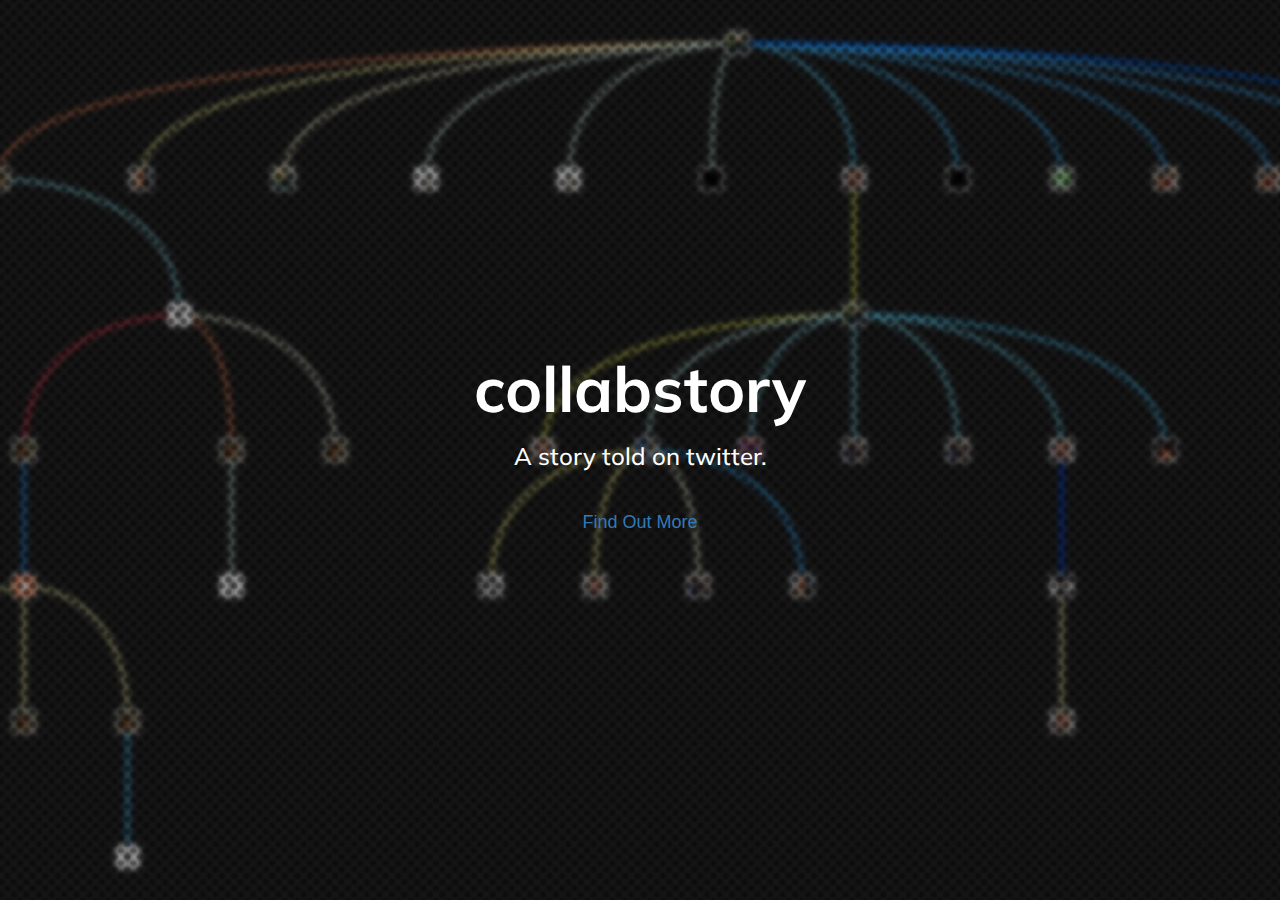
==== collabstory/index.html @ cec236fd "collabstory website folder" ====
<!doctype html>
<!--[if lt IE 7]>      <html class="no-js lt-ie9 lt-ie8 lt-ie7" lang=""> <![endif]-->
<!--[if IE 7]>         <html class="no-js lt-ie9 lt-ie8" lang=""> <![endif]-->
<!--[if IE 8]>         <html class="no-js lt-ie9" lang=""> <![endif]-->
<!--[if gt IE 8]><!--> <html class="no-js" lang=""> <!--<![endif]-->
    <head>
        <meta charset="utf-8">
        <meta http-equiv="X-UA-Compatible" content="IE=edge,chrome=1">
        <title></title>
        <meta name="description" content="">
        <meta name="viewport" content="width=device-width, initial-scale=1">

        <link rel="stylesheet" href="css/bootstrap.min.css">
        <link rel="stylesheet" href="css/main.css">

        <link href='http://fonts.googleapis.com/css?family=Muli' rel='stylesheet' type='text/css'>

        <!--[if lt IE 9]>
            <script src="//html5shiv.googlecode.com/svn/trunk/html5.js"></script>
            <script>window.html5 || document.write('<script src="js/vendor/html5shiv.js"><\/script>')</script>
        <![endif]-->
    </head>
    <body>
        <!--[if lt IE 8]>
            <p class="browserupgrade">You are using an <strong>outdated</strong> browser. Please <a href="http://browsehappy.com/">upgrade your browser</a> to improve your experience.</p>
        <![endif]-->
    


  <!-- Header -->
    <header id="top" class="header">
        <div class="text-vertical-center">
            <h1>collabstory</h1>
            <h3>A story told on twitter.</h3>
            <br>
            <a href="#about" class="btn btn-dark btn-lg">Find Out More</a>
        </div>
    </header>



          <script src="//ajax.googleapis.com/ajax/libs/jquery/1.11.2/jquery.js"></script>
        <script>window.jQuery || document.write('<script src="js/vendor/jquery-1.11.2.js"><\/script>')</script>

        <script src="js/vendor/bootstrap.min.js"></script>

        <script src="js/main.js"></script>

        <!-- Google Analytics: change UA-XXXXX-X to be your site's ID. -->
        <script>
            (function(b,o,i,l,e,r){b.GoogleAnalyticsObject=l;b[l]||(b[l]=
            function(){(b[l].q=b[l].q||[]).push(arguments)});b[l].l=+new Date;
            e=o.createElement(i);r=o.getElementsByTagName(i)[0];
            e.src='//www.google-analytics.com/analytics.js';
            r.parentNode.insertBefore(e,r)}(window,document,'script','ga'));
            ga('create','UA-XXXXX-X','auto');ga('send','pageview');
        </script>
    </body>
</html>
---- collabstory/css/main.css ----
html,
body {
    width: 100%;
    height: 100%;
}


/*verical center class*/

.text-vertical-center {
    display: table-cell;
    text-align: center;
    vertical-align: middle;
}

.text-vertical-center h1 {
    margin: 0;
    padding: 0;
    font-size: 4.5em;
    font-weight: 700;
}

/*HEADER*/

.header {
    display: table;
    position: relative;
    width: 100%;
    height: 100%;
    background: url(../img/background.jpg) no-repeat center center scroll;
    -webkit-background-size: cover;
    -moz-background-size: cover;
    background-size: cover;
    -o-background-size: cover;
}

h1{
	color: white;
	font-family: 'Muli', sans-serif;
}

h3{
	font-family: 'Muli', sans-serif;
	color: white;
}
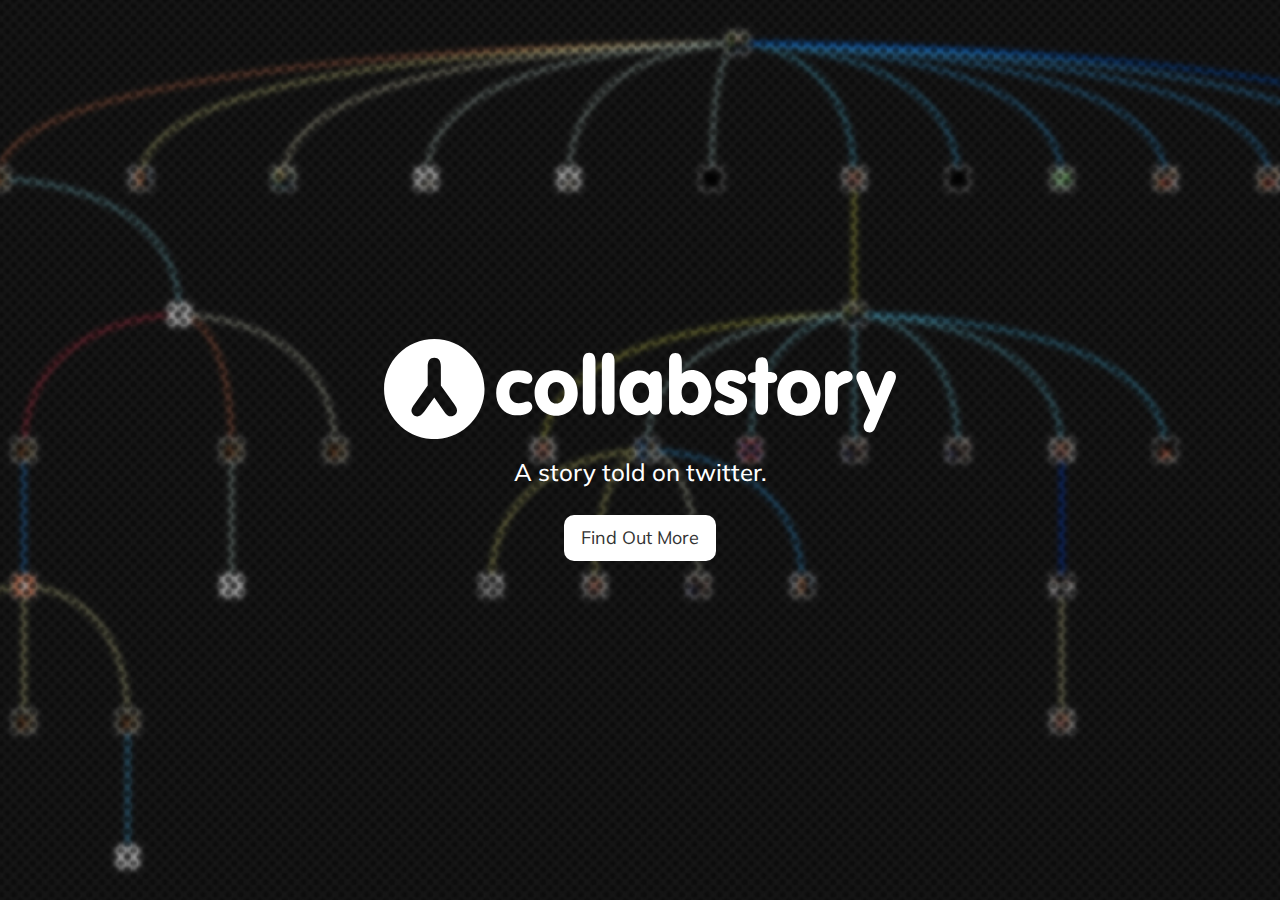
==== commit a8dafb60: "header try" ====
--- a/collabstory/index.html
+++ b/collabstory/index.html
@@ -6,7 +6,7 @@
     <head>
         <meta charset="utf-8">
         <meta http-equiv="X-UA-Compatible" content="IE=edge,chrome=1">
-        <title></title>
+        <title>collabstory. A story told on twitter.</title>
         <meta name="description" content="">
         <meta name="viewport" content="width=device-width, initial-scale=1">
 
@@ -30,10 +30,10 @@
   <!-- Header -->
     <header id="top" class="header">
         <div class="text-vertical-center">
-            <h1>collabstory</h1>
+            <h1><img src="img/logo.svg" alt="collabstory"></h1>
             <h3>A story told on twitter.</h3>
             <br>
-            <a href="#about" class="btn btn-dark btn-lg">Find Out More</a>
+            <a href="#about" class="btn btn-header btn-lg">Find Out More</a>
         </div>
     </header>
 
--- a/collabstory/css/main.css
+++ b/collabstory/css/main.css
@@ -2,6 +2,8 @@
 body {
     width: 100%;
     height: 100%;
+    font-family: 'Muli', sans-serif;
+	color: white;
 }
 
 
@@ -39,7 +41,28 @@
 	font-family: 'Muli', sans-serif;
 }
 
+h1 img{
+	width: 40%;
+	height: auto;
+}
+
 h3{
 	font-family: 'Muli', sans-serif;
 	color: white;
+}
+
+/*Button Header */
+
+.btn-header {
+    border-radius: 0;
+    color: #333;
+    background-color: #fff;
+    border-radius: 10px;
+}
+
+.btn-header:hover,
+.btn-header:focus,
+.btn-header:active {
+    color: #fff;
+    background-color: rgba(0,0,0,0.7);
 }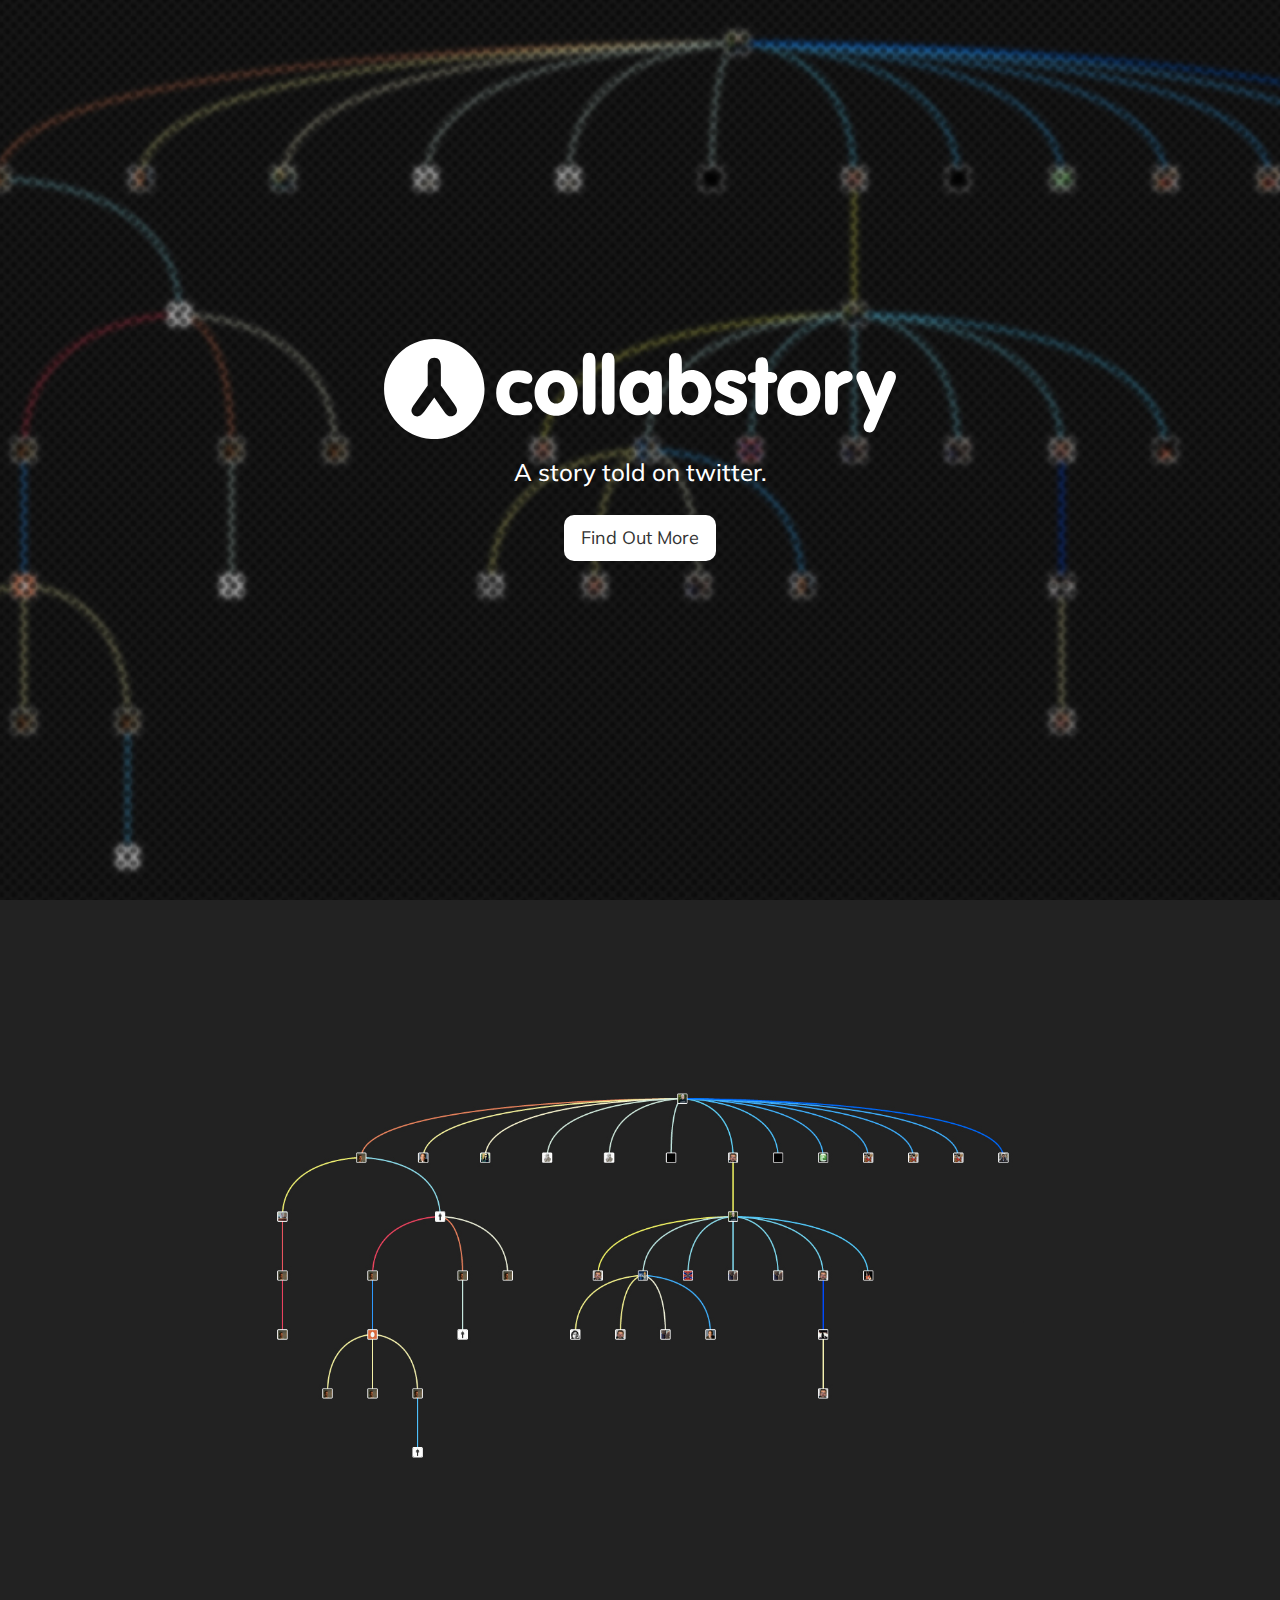
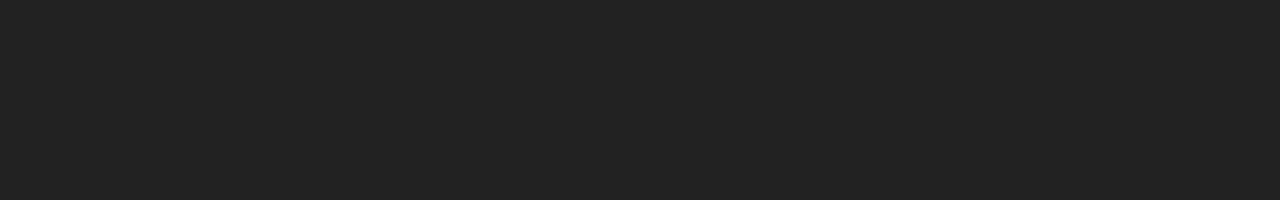
==== commit 578a4a7a: "container2" ====
--- a/collabstory/index.html
+++ b/collabstory/index.html
@@ -33,11 +33,15 @@
             <h1><img src="img/logo.svg" alt="collabstory"></h1>
             <h3>A story told on twitter.</h3>
             <br>
-            <a href="#about" class="btn btn-header btn-lg">Find Out More</a>
+            <a href="#treewrapper" class="btn btn-header btn-lg scroll">Find Out More</a>
         </div>
     </header>
 
+  <!-- Tree Section -->
 
+    <div id="treewrapper">
+      <img src="img/treeplaceholder.jpg">
+    </div>
 
           <script src="//ajax.googleapis.com/ajax/libs/jquery/1.11.2/jquery.js"></script>
         <script>window.jQuery || document.write('<script src="js/vendor/jquery-1.11.2.js"><\/script>')</script>
--- a/collabstory/css/main.css
+++ b/collabstory/css/main.css
@@ -65,4 +65,21 @@
 .btn-header:active {
     color: #fff;
     background-color: rgba(0,0,0,0.7);
+}
+
+
+#treewrapper{
+    display: table;
+    position: relative;
+    width: 100%;
+    height: 100%;
+   	background: #222222;
+}
+
+#treewrapper img{
+	position: absolute;
+	width: 60%;
+	height: auto;
+	left: 20%;
+	top: 20%;
 }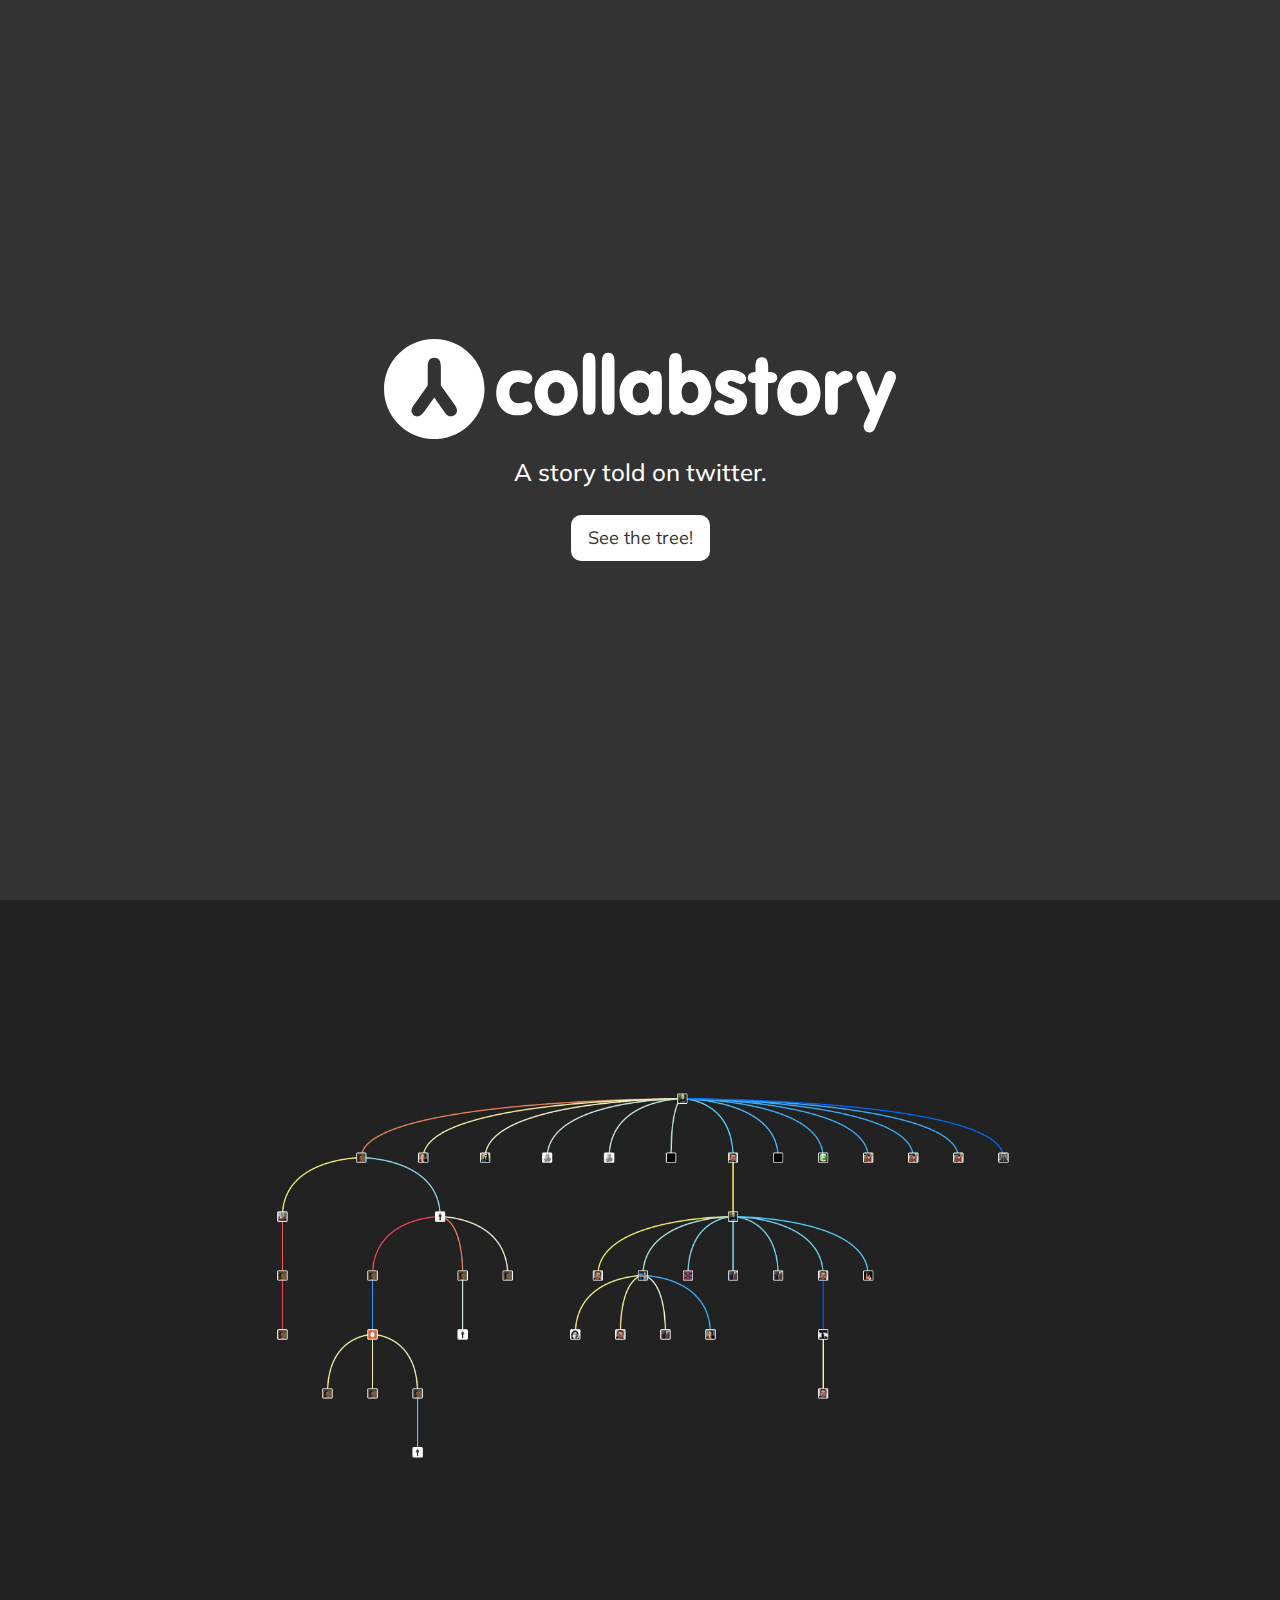
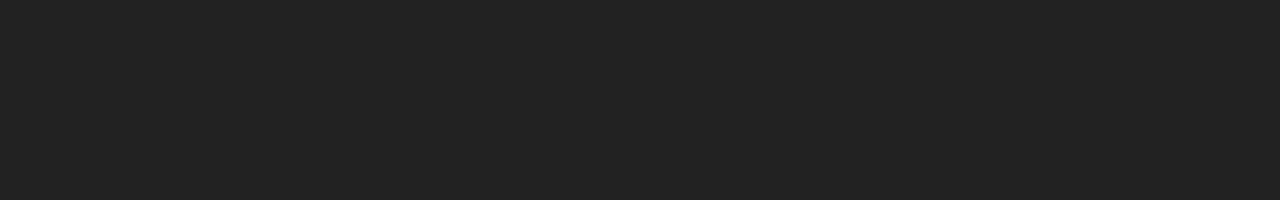
==== commit cf199bf4: "das" ====
--- a/collabstory/index.html
+++ b/collabstory/index.html
@@ -33,7 +33,7 @@
             <h1><img src="img/logo.svg" alt="collabstory"></h1>
             <h3>A story told on twitter.</h3>
             <br>
-            <a href="#treewrapper" class="btn btn-header btn-lg scroll">Find Out More</a>
+            <a href="#treewrapper" class="btn btn-header btn-lg scroll">See the tree!</a>
         </div>
     </header>
 
--- a/collabstory/css/main.css
+++ b/collabstory/css/main.css
@@ -29,11 +29,18 @@
     position: relative;
     width: 100%;
     height: 100%;
-    background: url(../img/background.jpg) no-repeat center center scroll;
+/*    background: url(../img/background.jpg) no-repeat center center scroll;*/
+    background-color: #333;
     -webkit-background-size: cover;
     -moz-background-size: cover;
     background-size: cover;
     -o-background-size: cover;
+}
+
+.headerframe{
+	height: 70%;
+	width: 70%;
+	background: white;
 }
 
 h1{
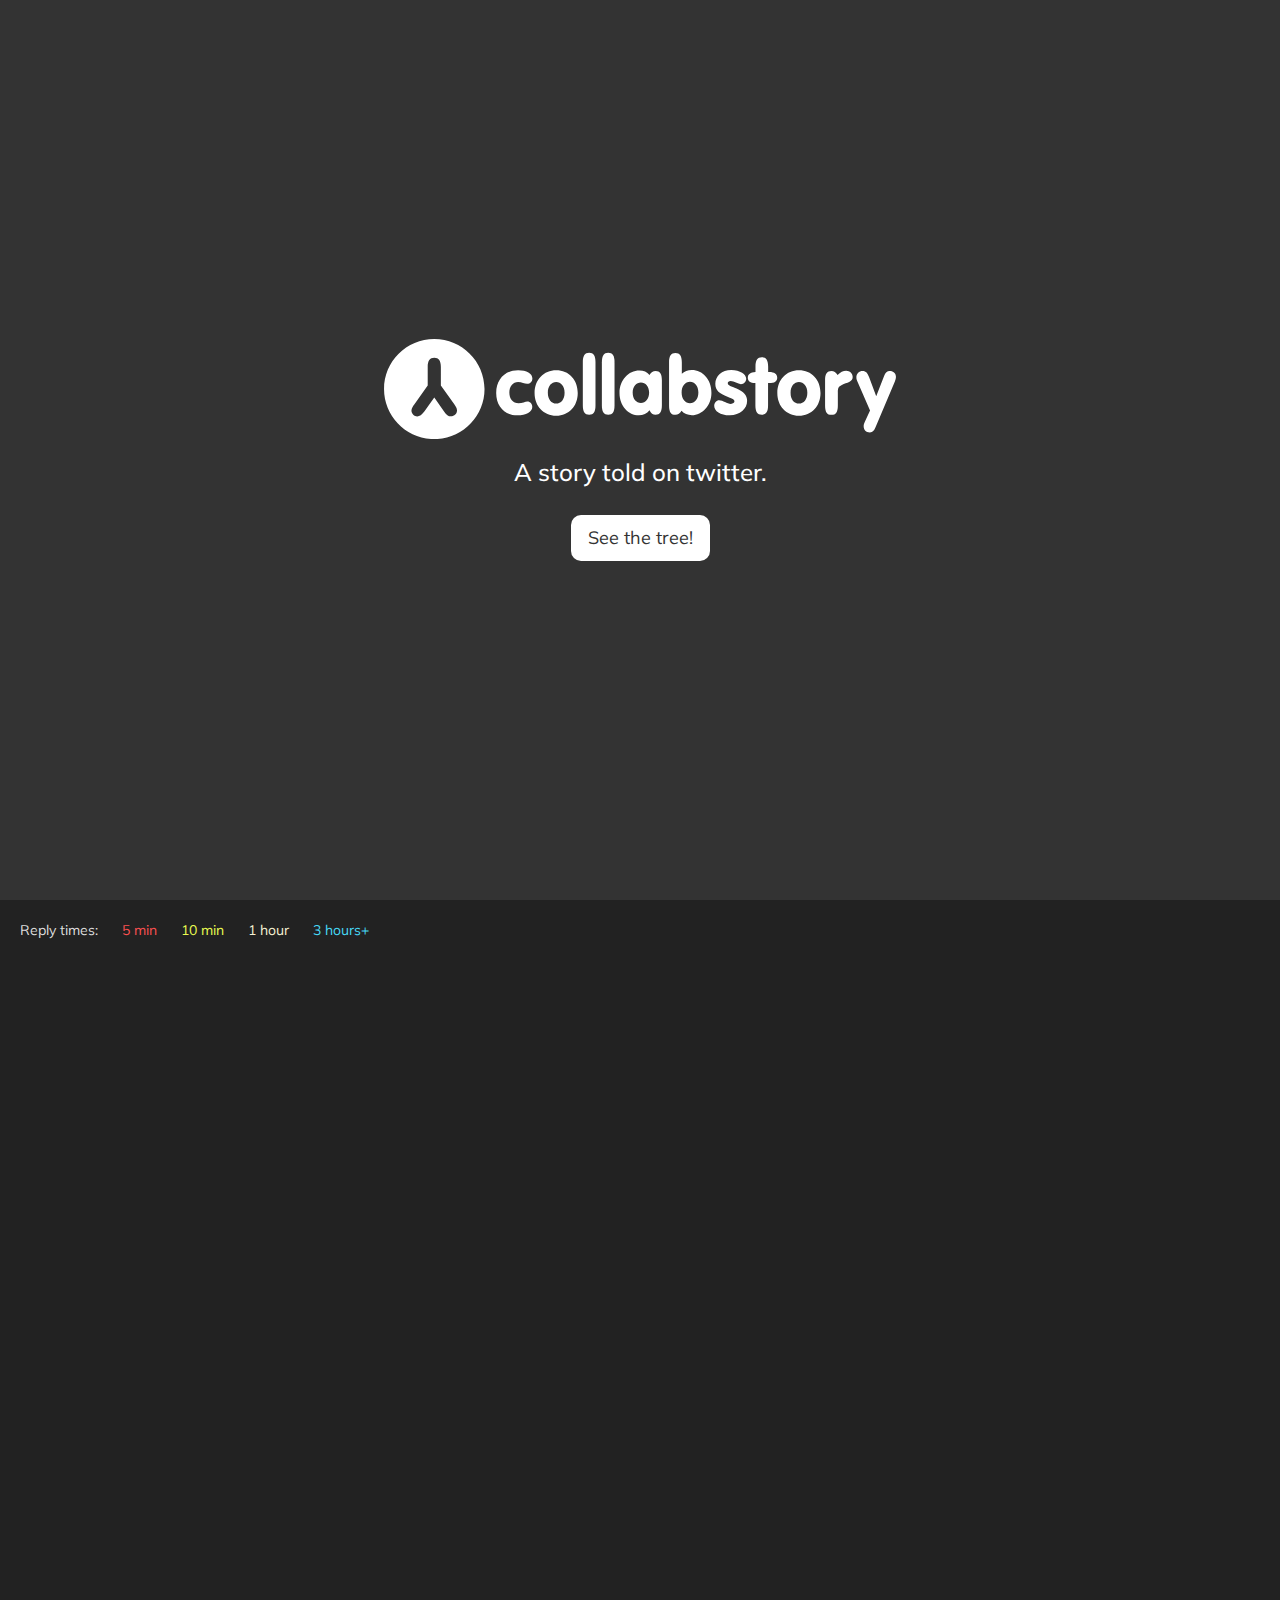
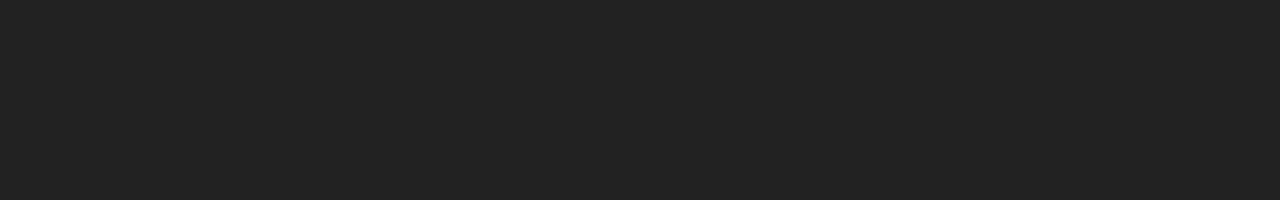
==== commit d6a83ed0: "ist drin" ====
--- a/collabstory/index.html
+++ b/collabstory/index.html
@@ -40,15 +40,15 @@
   <!-- Tree Section -->
 
     <div id="treewrapper">
-      <img src="img/treeplaceholder.jpg">
     </div>
 
           <script src="//ajax.googleapis.com/ajax/libs/jquery/1.11.2/jquery.js"></script>
         <script>window.jQuery || document.write('<script src="js/vendor/jquery-1.11.2.js"><\/script>')</script>
 
         <script src="js/vendor/bootstrap.min.js"></script>
-
         <script src="js/main.js"></script>
+        <script src="js/d3.js"></script>
+        <script src="js/tweetloader.js"></script>
 
         <!-- Google Analytics: change UA-XXXXX-X to be your site's ID. -->
         <script>
--- a/collabstory/css/main.css
+++ b/collabstory/css/main.css
@@ -82,11 +82,3 @@
     height: 100%;
    	background: #222222;
 }
-
-#treewrapper img{
-	position: absolute;
-	width: 60%;
-	height: auto;
-	left: 20%;
-	top: 20%;
-}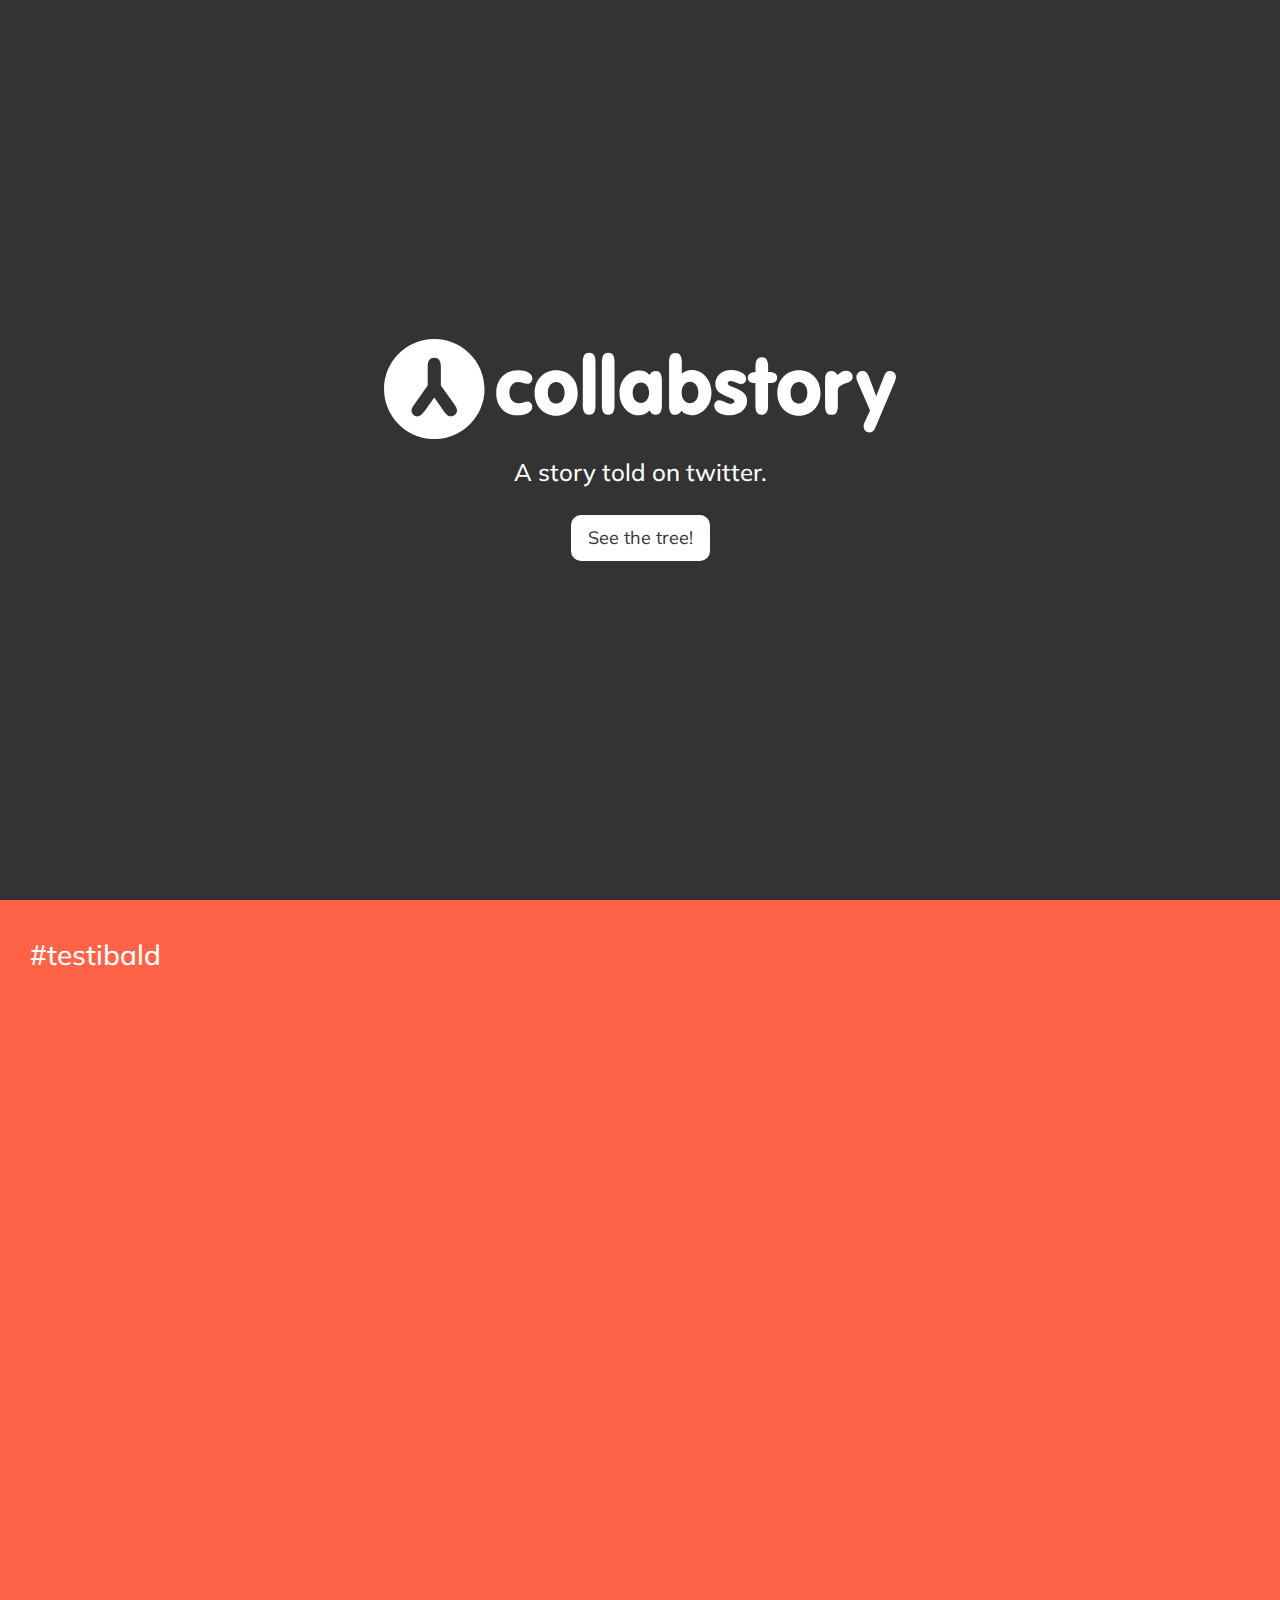
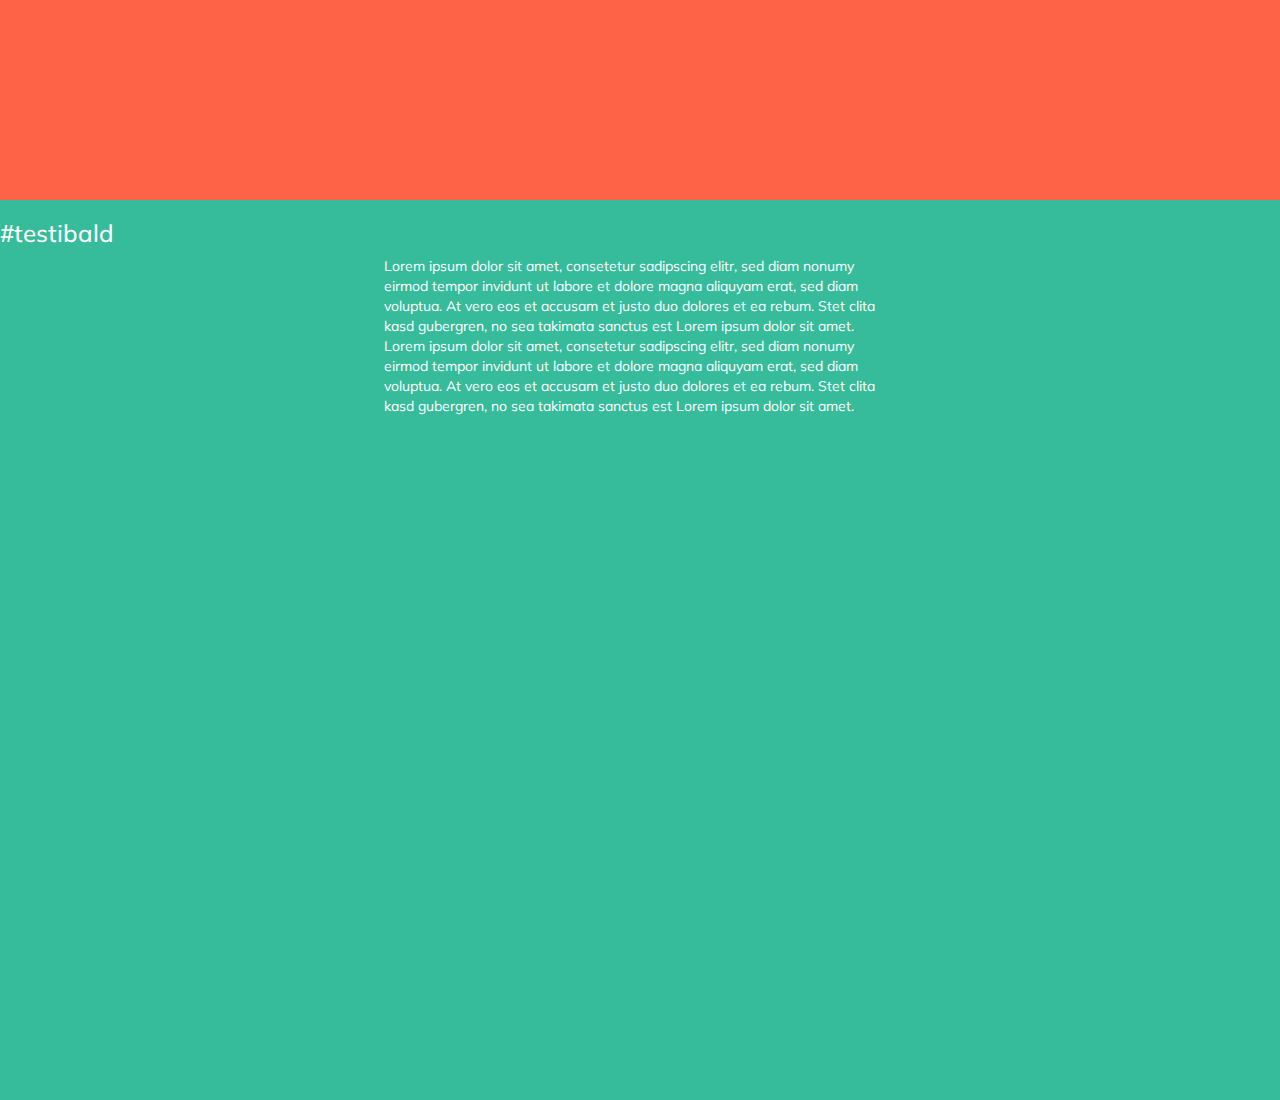
==== commit 04a6e649: "aufgeräumt" ====
--- a/collabstory/index.html
+++ b/collabstory/index.html
@@ -40,7 +40,23 @@
   <!-- Tree Section -->
 
     <div id="treewrapper">
+        <h1>#testibald</h1>
     </div>
+
+
+  <!-- Story Section -->
+
+    <div id="storywrapper">
+
+
+    <section class=".text-vertical-center">
+    <h3>#testibald</h3>
+    <p>
+        Lorem ipsum dolor sit amet, consetetur sadipscing elitr, sed diam nonumy eirmod tempor invidunt ut labore et dolore magna aliquyam erat, sed diam voluptua. At vero eos et accusam et justo duo dolores et ea rebum. Stet clita kasd gubergren, no sea takimata sanctus est Lorem ipsum dolor sit amet. Lorem ipsum dolor sit amet, consetetur sadipscing elitr, sed diam nonumy eirmod tempor invidunt ut labore et dolore magna aliquyam erat, sed diam voluptua. At vero eos et accusam et justo duo dolores et ea rebum. Stet clita kasd gubergren, no sea takimata sanctus est Lorem ipsum dolor sit amet.
+    </p>
+
+</section>
+ </div>
 
           <script src="//ajax.googleapis.com/ajax/libs/jquery/1.11.2/jquery.js"></script>
         <script>window.jQuery || document.write('<script src="js/vendor/jquery-1.11.2.js"><\/script>')</script>
--- a/collabstory/css/main.css
+++ b/collabstory/css/main.css
@@ -37,11 +37,7 @@
     -o-background-size: cover;
 }
 
-.headerframe{
-	height: 70%;
-	width: 70%;
-	background: white;
-}
+
 
 h1{
 	color: white;
@@ -82,3 +78,30 @@
     height: 100%;
    	background: #222222;
 }
+
+#treewrapper h1{
+    position: absolute;
+    left: 30px;
+    top: 20px;
+    font-size: 28px;
+    z-index: 9999;
+}
+
+
+/*STORY WRAPPER*/
+
+#storywrapper {
+  background: #37BC9B;
+  position: relative;
+  height: 100% !important;
+  min-height: 100%;
+  width: 100%;
+  display: table;
+}
+
+p{
+    color: #fff;
+    font-size: 1em;
+    padding-left: 30%;
+    padding-right: 30%;
+}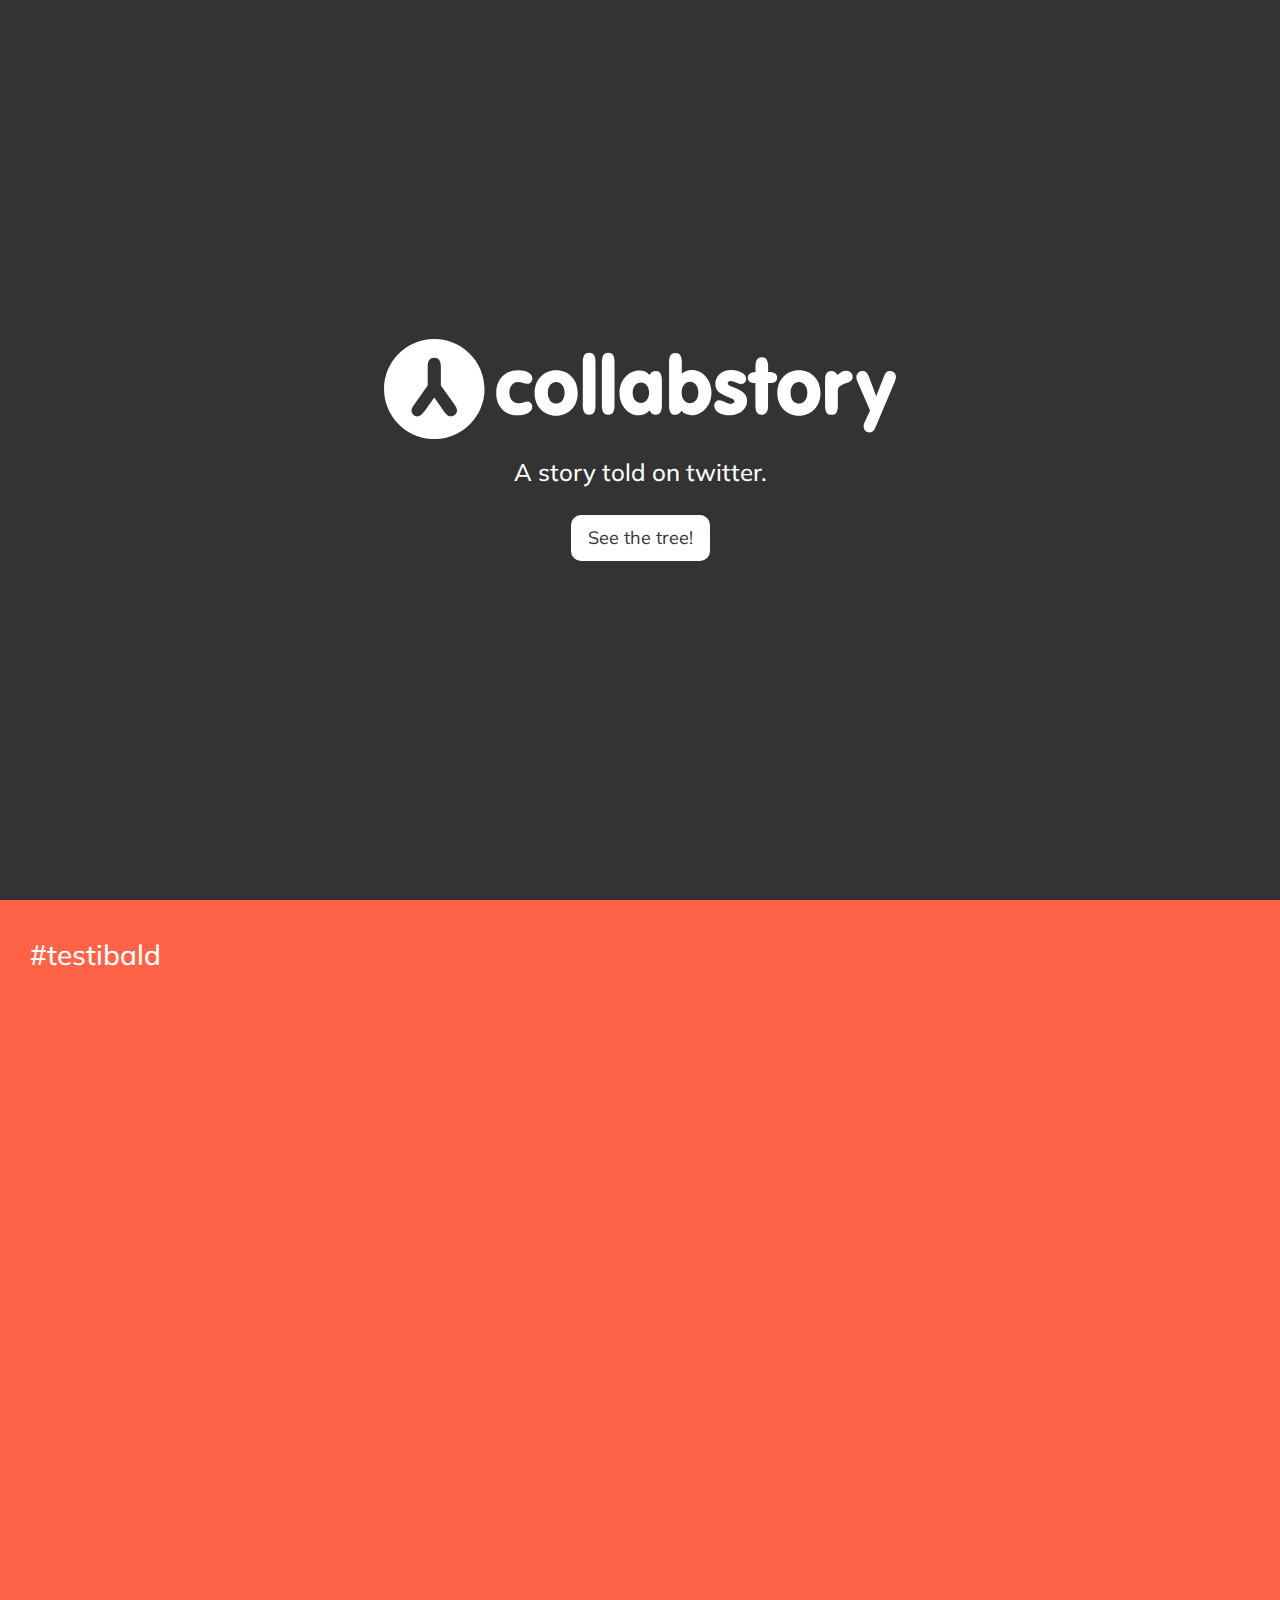
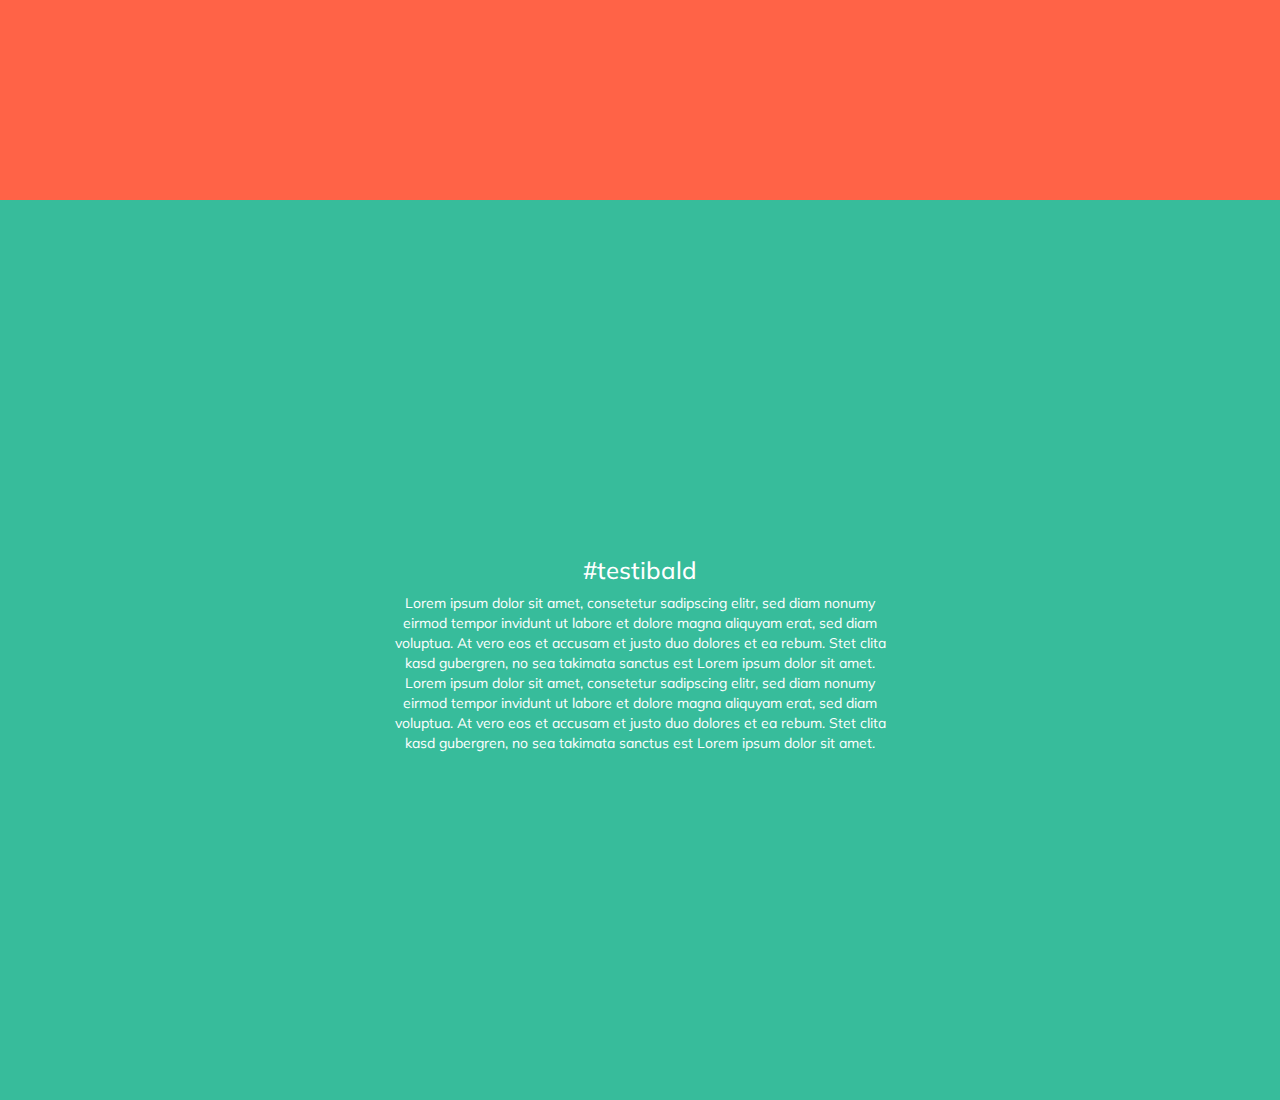
==== commit 21645b95: "snap to div added" ====
--- a/collabstory/index.html
+++ b/collabstory/index.html
@@ -28,8 +28,8 @@
 
 
   <!-- Header -->
-    <header id="top" class="header">
-        <div class="text-vertical-center">
+    <header id="top" class="header snapping">
+        <div class="text-vertical-center topfade">
             <h1><img src="img/logo.svg" alt="collabstory"></h1>
             <h3>A story told on twitter.</h3>
             <br>
@@ -39,17 +39,17 @@
 
   <!-- Tree Section -->
 
-    <div id="treewrapper">
+    <div id="treewrapper" class="snapping">
         <h1>#testibald</h1>
     </div>
 
 
   <!-- Story Section -->
 
-    <div id="storywrapper">
+    <div id="storywrapper" class="snapping">
 
 
-    <section class=".text-vertical-center">
+    <section class="text-vertical-center">
     <h3>#testibald</h3>
     <p>
         Lorem ipsum dolor sit amet, consetetur sadipscing elitr, sed diam nonumy eirmod tempor invidunt ut labore et dolore magna aliquyam erat, sed diam voluptua. At vero eos et accusam et justo duo dolores et ea rebum. Stet clita kasd gubergren, no sea takimata sanctus est Lorem ipsum dolor sit amet. Lorem ipsum dolor sit amet, consetetur sadipscing elitr, sed diam nonumy eirmod tempor invidunt ut labore et dolore magna aliquyam erat, sed diam voluptua. At vero eos et accusam et justo duo dolores et ea rebum. Stet clita kasd gubergren, no sea takimata sanctus est Lorem ipsum dolor sit amet.
@@ -62,6 +62,7 @@
         <script>window.jQuery || document.write('<script src="js/vendor/jquery-1.11.2.js"><\/script>')</script>
 
         <script src="js/vendor/bootstrap.min.js"></script>
+        <script src="js/snap.js"></script>
         <script src="js/main.js"></script>
         <script src="js/d3.js"></script>
         <script src="js/tweetloader.js"></script>
